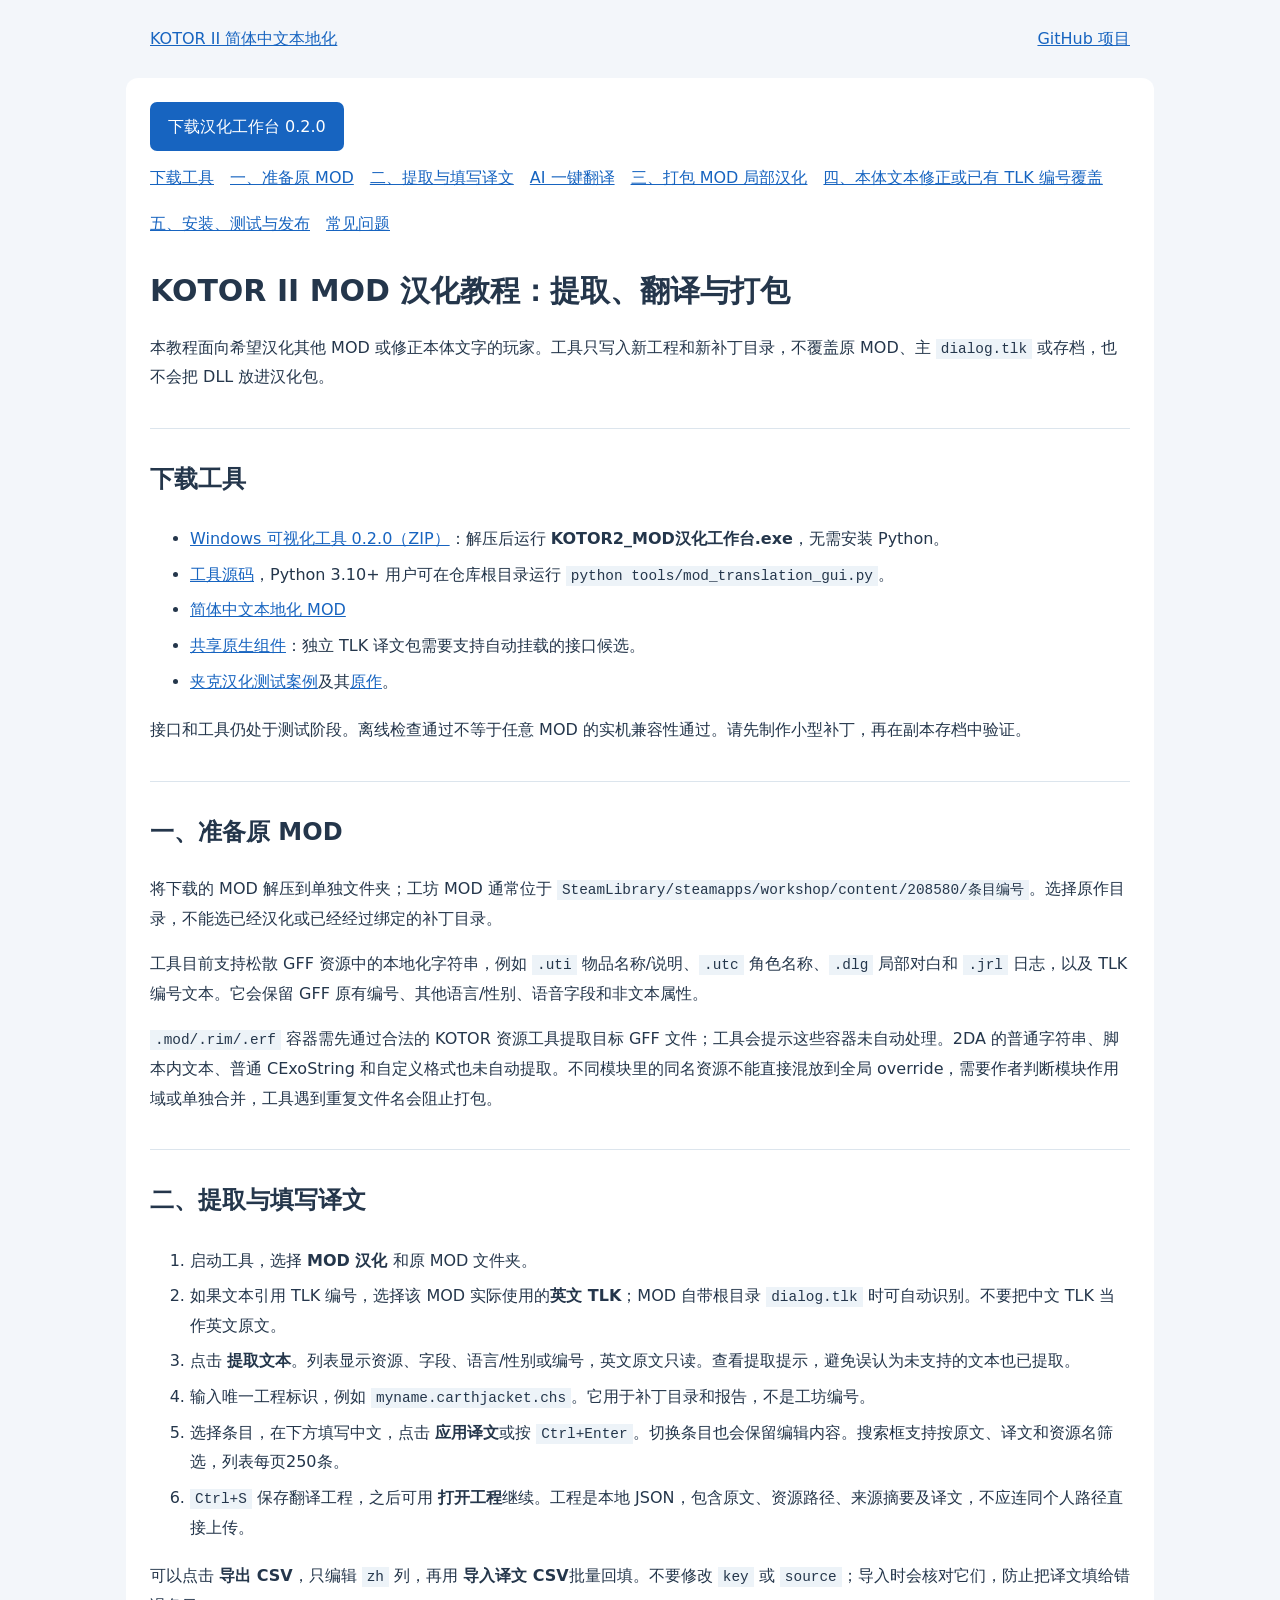
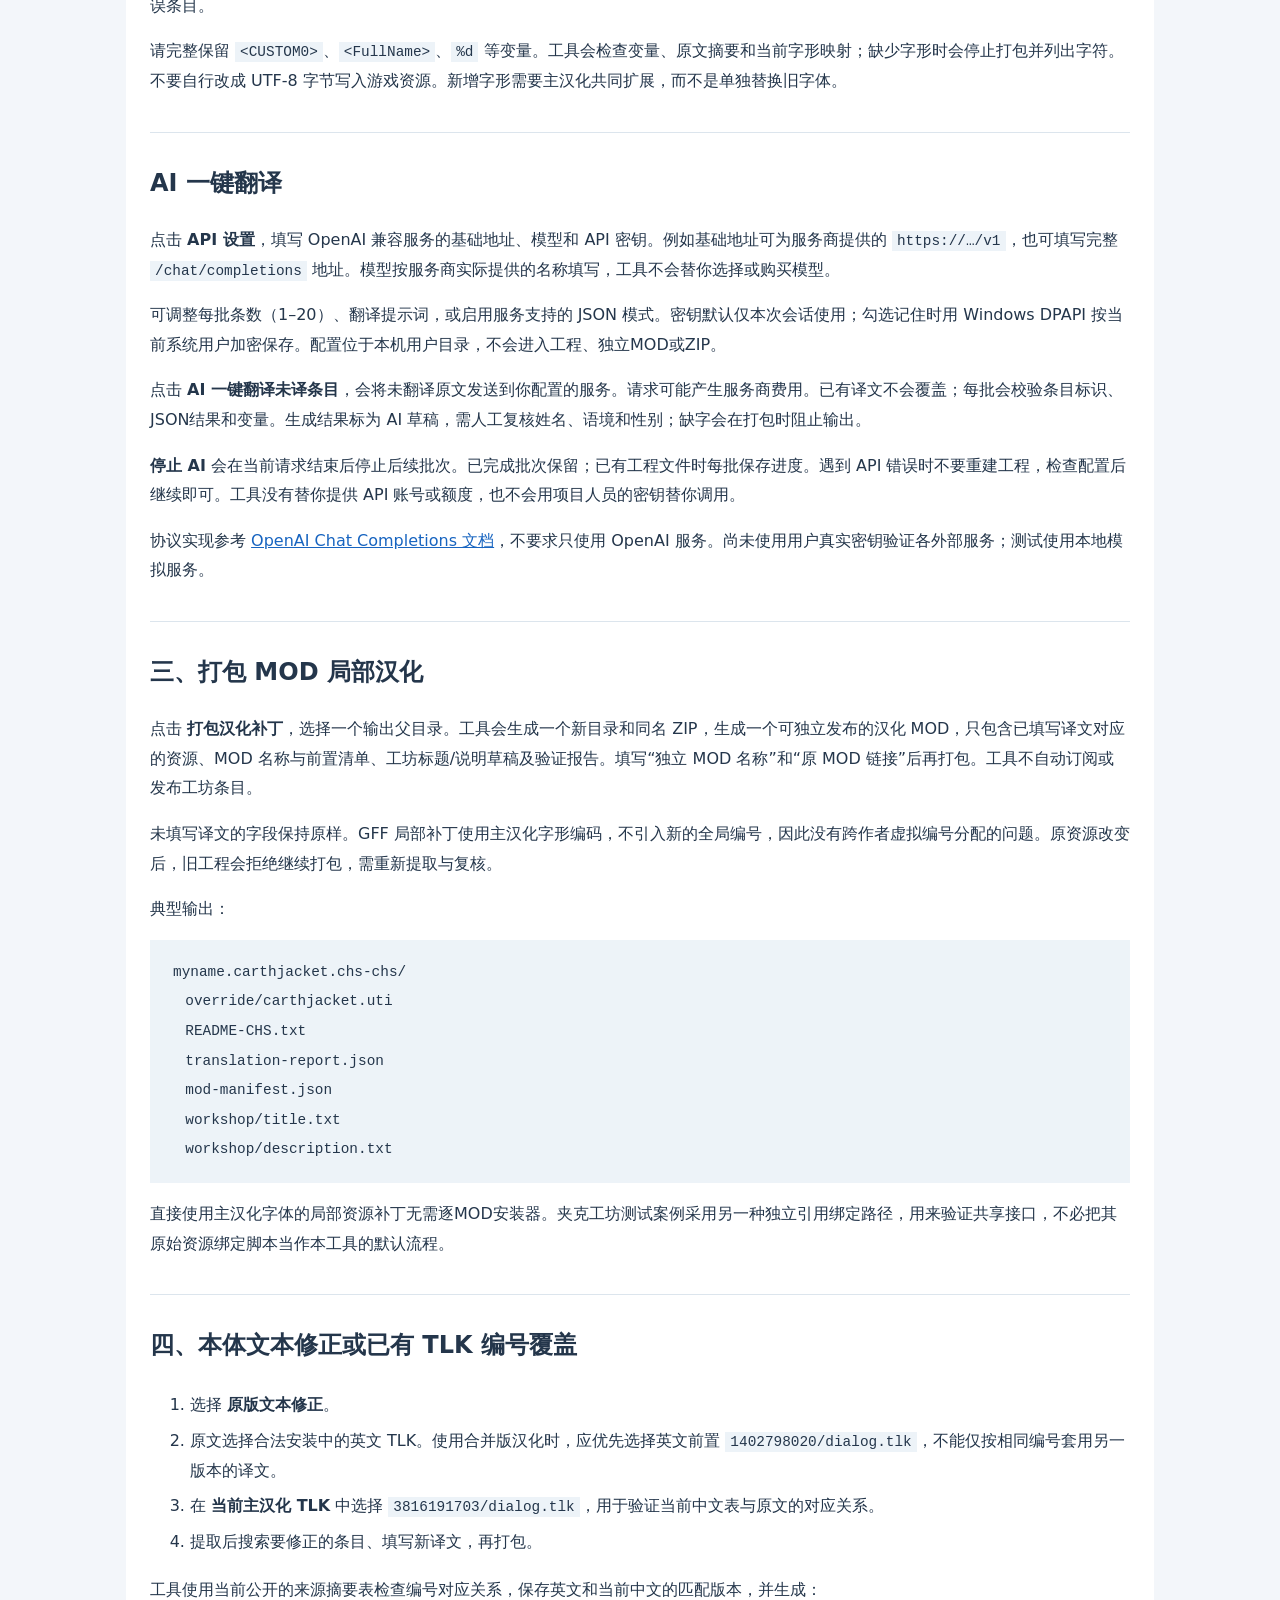
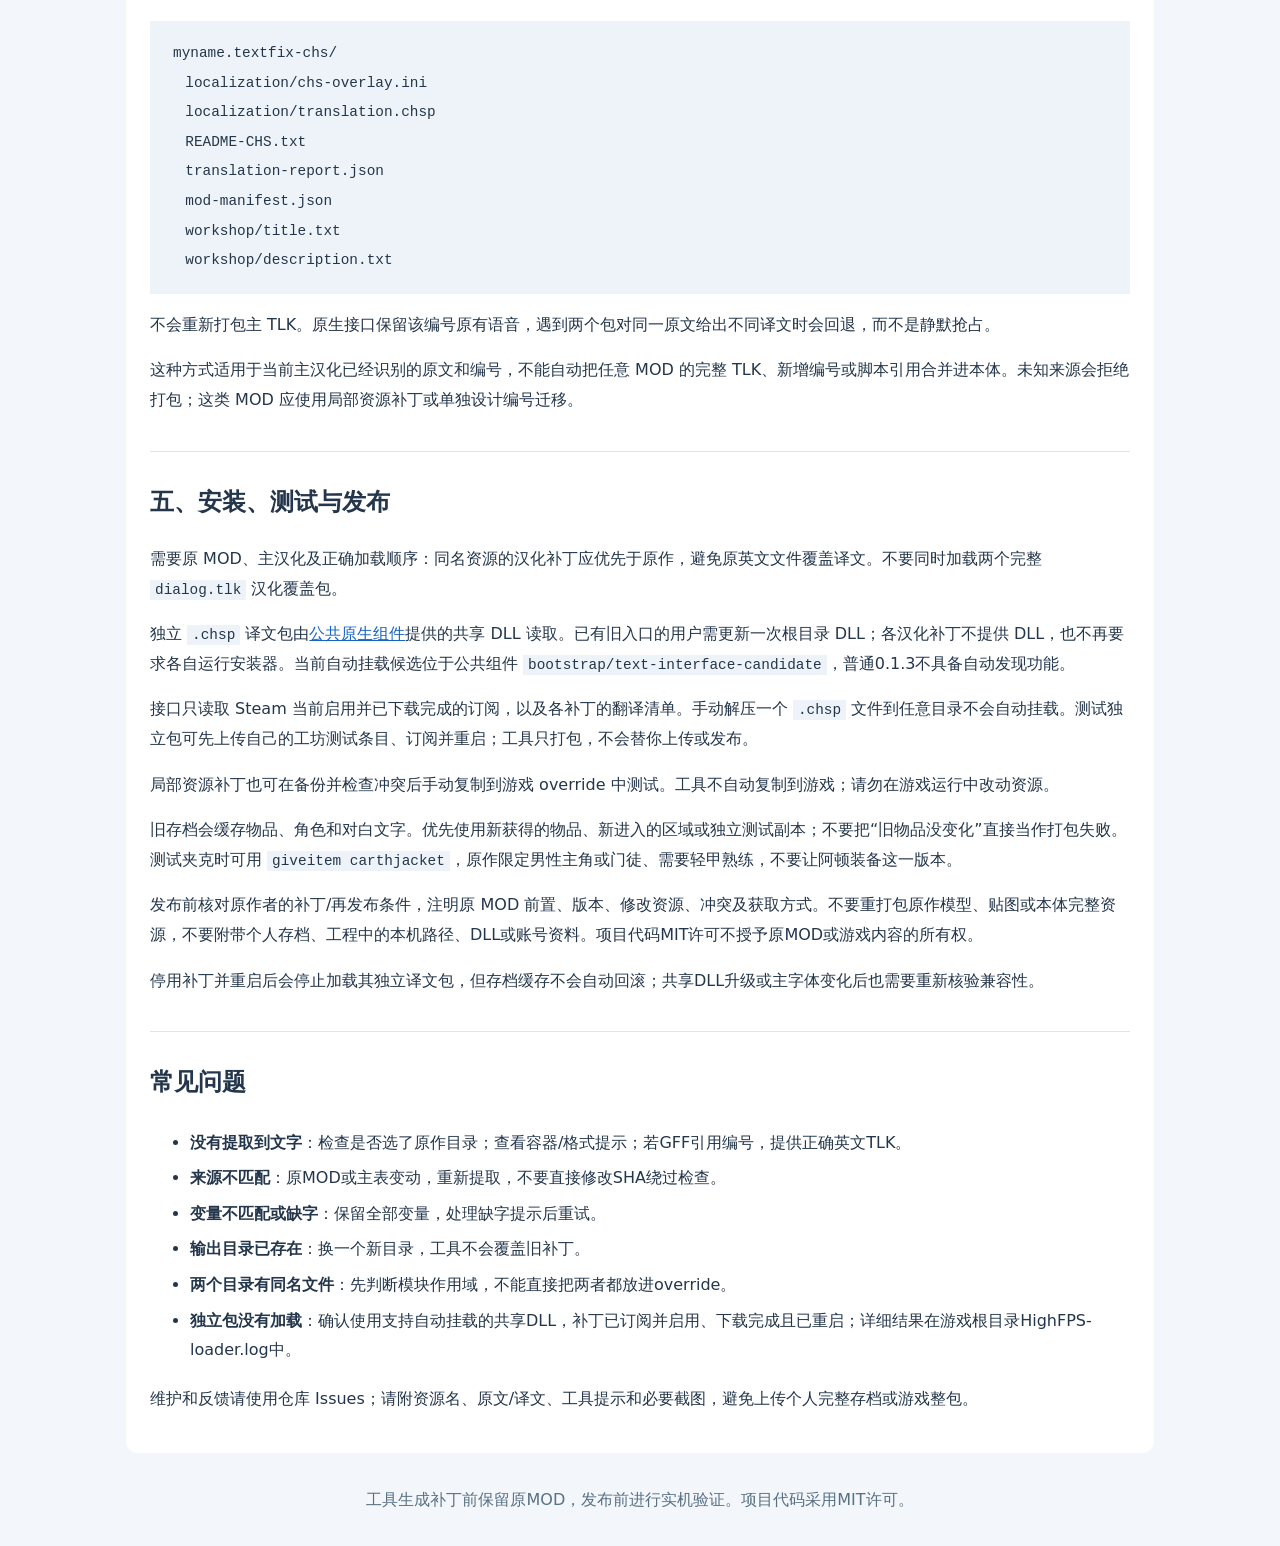
==== docs/mod-translation.html @ de87549f "Add standalone MOD translation workbench, AI drafts and tutorial" ====
<!doctype html><html lang="zh-CN"><head><meta charset="utf-8"><meta name="viewport" content="width=device-width,initial-scale=1"><title>MOD 汉化教程 · KOTOR II</title><meta name="description" content="使用可视化工作台提取MOD文本，编辑或AI翻译，并打包独立汉化MOD。"><style>body{margin:0;background:#f3f6fa;color:#24364b;font:16px/1.85 system-ui,"Microsoft YaHei",sans-serif}header,main{max-width:980px;margin:auto;padding:24px}header{display:flex;justify-content:space-between;gap:20px}main{background:white;border-radius:12px}a{color:#1764c0}nav{display:flex;gap:16px;flex-wrap:wrap;padding:12px 0}h1{font-size:30px;line-height:1.4}h2{border-top:1px solid #dce5ed;padding-top:28px;margin-top:36px}pre{white-space:pre-wrap;background:#edf3f8;padding:18px;overflow:auto}code{font-size:.9em;background:#edf3f8;padding:2px 5px}li{padding:3px 0}.download{display:inline-block;background:#1764c0;color:white;text-decoration:none;padding:10px 18px;border-radius:7px}footer{padding:32px;text-align:center;color:#587083}@media(max-width:650px){header,main{padding:18px}h1{font-size:25px}}</style></head><body><header><a href="./">KOTOR II 简体中文本地化</a><a href="https://github.com/francisagust198/kotor2-chinese-localization">GitHub 项目</a></header><main><a class="download" href="https://github.com/francisagust198/kotor2-chinese-localization/raw/refs/heads/main/downloads/KOTOR2_MODTranslator_020.zip">下载汉化工作台 0.2.0</a><nav><a href="#s2">下载工具</a><a href="#s3">一、准备原 MOD</a><a href="#s4">二、提取与填写译文</a><a href="#s5">AI 一键翻译</a><a href="#s6">三、打包 MOD 局部汉化</a><a href="#s7">四、本体文本修正或已有 TLK 编号覆盖</a><a href="#s8">五、安装、测试与发布</a><a href="#s9">常见问题</a></nav><h1 id="s1">KOTOR II MOD 汉化教程：提取、翻译与打包</h1><p>本教程面向希望汉化其他 MOD 或修正本体文字的玩家。工具只写入新工程和新补丁目录，不覆盖原 MOD、主 <code>dialog.tlk</code> 或存档，也不会把 DLL 放进汉化包。</p><h2 id="s2">下载工具</h2><ul><li><a href="https://github.com/francisagust198/kotor2-chinese-localization/raw/refs/heads/main/downloads/KOTOR2_MODTranslator_020.zip">Windows 可视化工具 0.2.0（ZIP）</a>：解压后运行 <strong>KOTOR2_MOD汉化工作台.exe</strong>，无需安装 Python。</li><li><a href="https://github.com/francisagust198/kotor2-chinese-localization/blob/main/tools/mod_translation_gui.py">工具源码</a>，Python 3.10+ 用户可在仓库根目录运行 <code>python tools/mod_translation_gui.py</code>。</li><li><a href="https://steamcommunity.com/sharedfiles/filedetails/?id=3816191703">简体中文本地化 MOD</a></li><li><a href="https://steamcommunity.com/sharedfiles/filedetails/?id=3816551034">共享原生组件</a>：独立 TLK 译文包需要支持自动挂载的接口候选。</li><li><a href="https://steamcommunity.com/sharedfiles/filedetails/?id=3818950577">夹克汉化测试案例</a>及其<a href="https://steamcommunity.com/sharedfiles/filedetails/?id=2853389296">原作</a>。</li></ul><p>接口和工具仍处于测试阶段。离线检查通过不等于任意 MOD 的实机兼容性通过。请先制作小型补丁，再在副本存档中验证。</p><h2 id="s3">一、准备原 MOD</h2><p>将下载的 MOD 解压到单独文件夹；工坊 MOD 通常位于 <code>SteamLibrary/steamapps/workshop/content/208580/条目编号</code>。选择原作目录，不能选已经汉化或已经经过绑定的补丁目录。</p><p>工具目前支持松散 GFF 资源中的本地化字符串，例如 <code>.uti</code> 物品名称/说明、<code>.utc</code> 角色名称、<code>.dlg</code> 局部对白和 <code>.jrl</code> 日志，以及 TLK 编号文本。它会保留 GFF 原有编号、其他语言/性别、语音字段和非文本属性。</p><p><code>.mod/.rim/.erf</code> 容器需先通过合法的 KOTOR 资源工具提取目标 GFF 文件；工具会提示这些容器未自动处理。2DA 的普通字符串、脚本内文本、普通 CExoString 和自定义格式也未自动提取。不同模块里的同名资源不能直接混放到全局 override，需要作者判断模块作用域或单独合并，工具遇到重复文件名会阻止打包。</p><h2 id="s4">二、提取与填写译文</h2><ol><li>启动工具，选择 <strong>MOD 汉化</strong> 和原 MOD 文件夹。</li><li>如果文本引用 TLK 编号，选择该 MOD 实际使用的<strong>英文 TLK</strong>；MOD 自带根目录 <code>dialog.tlk</code> 时可自动识别。不要把中文 TLK 当作英文原文。</li><li>点击 <strong>提取文本</strong>。列表显示资源、字段、语言/性别或编号，英文原文只读。查看提取提示，避免误认为未支持的文本也已提取。</li><li>输入唯一工程标识，例如 <code>myname.carthjacket.chs</code>。它用于补丁目录和报告，不是工坊编号。</li><li>选择条目，在下方填写中文，点击 <strong>应用译文</strong>或按 <code>Ctrl+Enter</code>。切换条目也会保留编辑内容。搜索框支持按原文、译文和资源名筛选，列表每页250条。</li><li><code>Ctrl+S</code> 保存翻译工程，之后可用 <strong>打开工程</strong>继续。工程是本地 JSON，包含原文、资源路径、来源摘要及译文，不应连同个人路径直接上传。</li></ol><p>可以点击 <strong>导出 CSV</strong>，只编辑 <code>zh</code> 列，再用 <strong>导入译文 CSV</strong>批量回填。不要修改 <code>key</code> 或 <code>source</code>；导入时会核对它们，防止把译文填给错误条目。</p><p>请完整保留 <code>&lt;CUSTOM0&gt;</code>、<code>&lt;FullName&gt;</code>、<code>%d</code> 等变量。工具会检查变量、原文摘要和当前字形映射；缺少字形时会停止打包并列出字符。不要自行改成 UTF-8 字节写入游戏资源。新增字形需要主汉化共同扩展，而不是单独替换旧字体。</p><h2 id="s5">AI 一键翻译</h2><p>点击 <strong>API 设置</strong>，填写 OpenAI 兼容服务的基础地址、模型和 API 密钥。例如基础地址可为服务商提供的 <code>https://…/v1</code>，也可填写完整 <code>/chat/completions</code> 地址。模型按服务商实际提供的名称填写，工具不会替你选择或购买模型。</p><p>可调整每批条数（1–20）、翻译提示词，或启用服务支持的 JSON 模式。密钥默认仅本次会话使用；勾选记住时用 Windows DPAPI 按当前系统用户加密保存。配置位于本机用户目录，不会进入工程、独立MOD或ZIP。</p><p>点击 <strong>AI 一键翻译未译条目</strong>，会将未翻译原文发送到你配置的服务。请求可能产生服务商费用。已有译文不会覆盖；每批会校验条目标识、JSON结果和变量。生成结果标为 AI 草稿，需人工复核姓名、语境和性别；缺字会在打包时阻止输出。</p><p><strong>停止 AI</strong> 会在当前请求结束后停止后续批次。已完成批次保留；已有工程文件时每批保存进度。遇到 API 错误时不要重建工程，检查配置后继续即可。工具没有替你提供 API 账号或额度，也不会用项目人员的密钥替你调用。</p><p>协议实现参考 <a href="https://developers.openai.com/api/reference/resources/chat/subresources/completions/methods/create">OpenAI Chat Completions 文档</a>，不要求只使用 OpenAI 服务。尚未使用用户真实密钥验证各外部服务；测试使用本地模拟服务。</p><h2 id="s6">三、打包 MOD 局部汉化</h2><p>点击 <strong>打包汉化补丁</strong>，选择一个输出父目录。工具会生成一个新目录和同名 ZIP，生成一个可独立发布的汉化 MOD，只包含已填写译文对应的资源、MOD 名称与前置清单、工坊标题/说明草稿及验证报告。填写“独立 MOD 名称”和“原 MOD 链接”后再打包。工具不自动订阅或发布工坊条目。</p><p>未填写译文的字段保持原样。GFF 局部补丁使用主汉化字形编码，不引入新的全局编号，因此没有跨作者虚拟编号分配的问题。原资源改变后，旧工程会拒绝继续打包，需重新提取与复核。</p><p>典型输出：</p><pre><code>myname.carthjacket.chs-chs/
  override/carthjacket.uti
  README-CHS.txt
  translation-report.json
  mod-manifest.json
  workshop/title.txt
  workshop/description.txt
</code></pre><p>直接使用主汉化字体的局部资源补丁无需逐MOD安装器。夹克工坊测试案例采用另一种独立引用绑定路径，用来验证共享接口，不必把其原始资源绑定脚本当作本工具的默认流程。</p><h2 id="s7">四、本体文本修正或已有 TLK 编号覆盖</h2><ol><li>选择 <strong>原版文本修正</strong>。</li><li>原文选择合法安装中的英文 TLK。使用合并版汉化时，应优先选择英文前置 <code>1402798020/dialog.tlk</code>，不能仅按相同编号套用另一版本的译文。</li><li>在 <strong>当前主汉化 TLK</strong> 中选择 <code>3816191703/dialog.tlk</code>，用于验证当前中文表与原文的对应关系。</li><li>提取后搜索要修正的条目、填写新译文，再打包。</li></ol><p>工具使用当前公开的来源摘要表检查编号对应关系，保存英文和当前中文的匹配版本，并生成：</p><pre><code>myname.textfix-chs/
  localization/chs-overlay.ini
  localization/translation.chsp
  README-CHS.txt
  translation-report.json
  mod-manifest.json
  workshop/title.txt
  workshop/description.txt
</code></pre><p>不会重新打包主 TLK。原生接口保留该编号原有语音，遇到两个包对同一原文给出不同译文时会回退，而不是静默抢占。</p><p>这种方式适用于当前主汉化已经识别的原文和编号，不能自动把任意 MOD 的完整 TLK、新增编号或脚本引用合并进本体。未知来源会拒绝打包；这类 MOD 应使用局部资源补丁或单独设计编号迁移。</p><h2 id="s8">五、安装、测试与发布</h2><p>需要原 MOD、主汉化及正确加载顺序：同名资源的汉化补丁应优先于原作，避免原英文文件覆盖译文。不要同时加载两个完整 <code>dialog.tlk</code> 汉化覆盖包。</p><p>独立 <code>.chsp</code> 译文包由<a href="https://steamcommunity.com/sharedfiles/filedetails/?id=3816551034">公共原生组件</a>提供的共享 DLL 读取。已有旧入口的用户需更新一次根目录 DLL；各汉化补丁不提供 DLL，也不再要求各自运行安装器。当前自动挂载候选位于公共组件 <code>bootstrap/text-interface-candidate</code>，普通0.1.3不具备自动发现功能。</p><p>接口只读取 Steam 当前启用并已下载完成的订阅，以及各补丁的翻译清单。手动解压一个 <code>.chsp</code> 文件到任意目录不会自动挂载。测试独立包可先上传自己的工坊测试条目、订阅并重启；工具只打包，不会替你上传或发布。</p><p>局部资源补丁也可在备份并检查冲突后手动复制到游戏 override 中测试。工具不自动复制到游戏；请勿在游戏运行中改动资源。</p><p>旧存档会缓存物品、角色和对白文字。优先使用新获得的物品、新进入的区域或独立测试副本；不要把“旧物品没变化”直接当作打包失败。测试夹克时可用 <code>giveitem carthjacket</code>，原作限定男性主角或门徒、需要轻甲熟练，不要让阿顿装备这一版本。</p><p>发布前核对原作者的补丁/再发布条件，注明原 MOD 前置、版本、修改资源、冲突及获取方式。不要重打包原作模型、贴图或本体完整资源，不要附带个人存档、工程中的本机路径、DLL或账号资料。项目代码MIT许可不授予原MOD或游戏内容的所有权。</p><p>停用补丁并重启后会停止加载其独立译文包，但存档缓存不会自动回滚；共享DLL升级或主字体变化后也需要重新核验兼容性。</p><h2 id="s9">常见问题</h2><ul><li><strong>没有提取到文字</strong>：检查是否选了原作目录；查看容器/格式提示；若GFF引用编号，提供正确英文TLK。</li><li><strong>来源不匹配</strong>：原MOD或主表变动，重新提取，不要直接修改SHA绕过检查。</li><li><strong>变量不匹配或缺字</strong>：保留全部变量，处理缺字提示后重试。</li><li><strong>输出目录已存在</strong>：换一个新目录，工具不会覆盖旧补丁。</li><li><strong>两个目录有同名文件</strong>：先判断模块作用域，不能直接把两者都放进override。</li><li><strong>独立包没有加载</strong>：确认使用支持自动挂载的共享DLL，补丁已订阅并启用、下载完成且已重启；详细结果在游戏根目录HighFPS-loader.log中。</li></ul><p>维护和反馈请使用仓库 Issues；请附资源名、原文/译文、工具提示和必要截图，避免上传个人完整存档或游戏整包。</p></main><footer>工具生成补丁前保留原MOD，发布前进行实机验证。项目代码采用MIT许可。</footer></body></html>
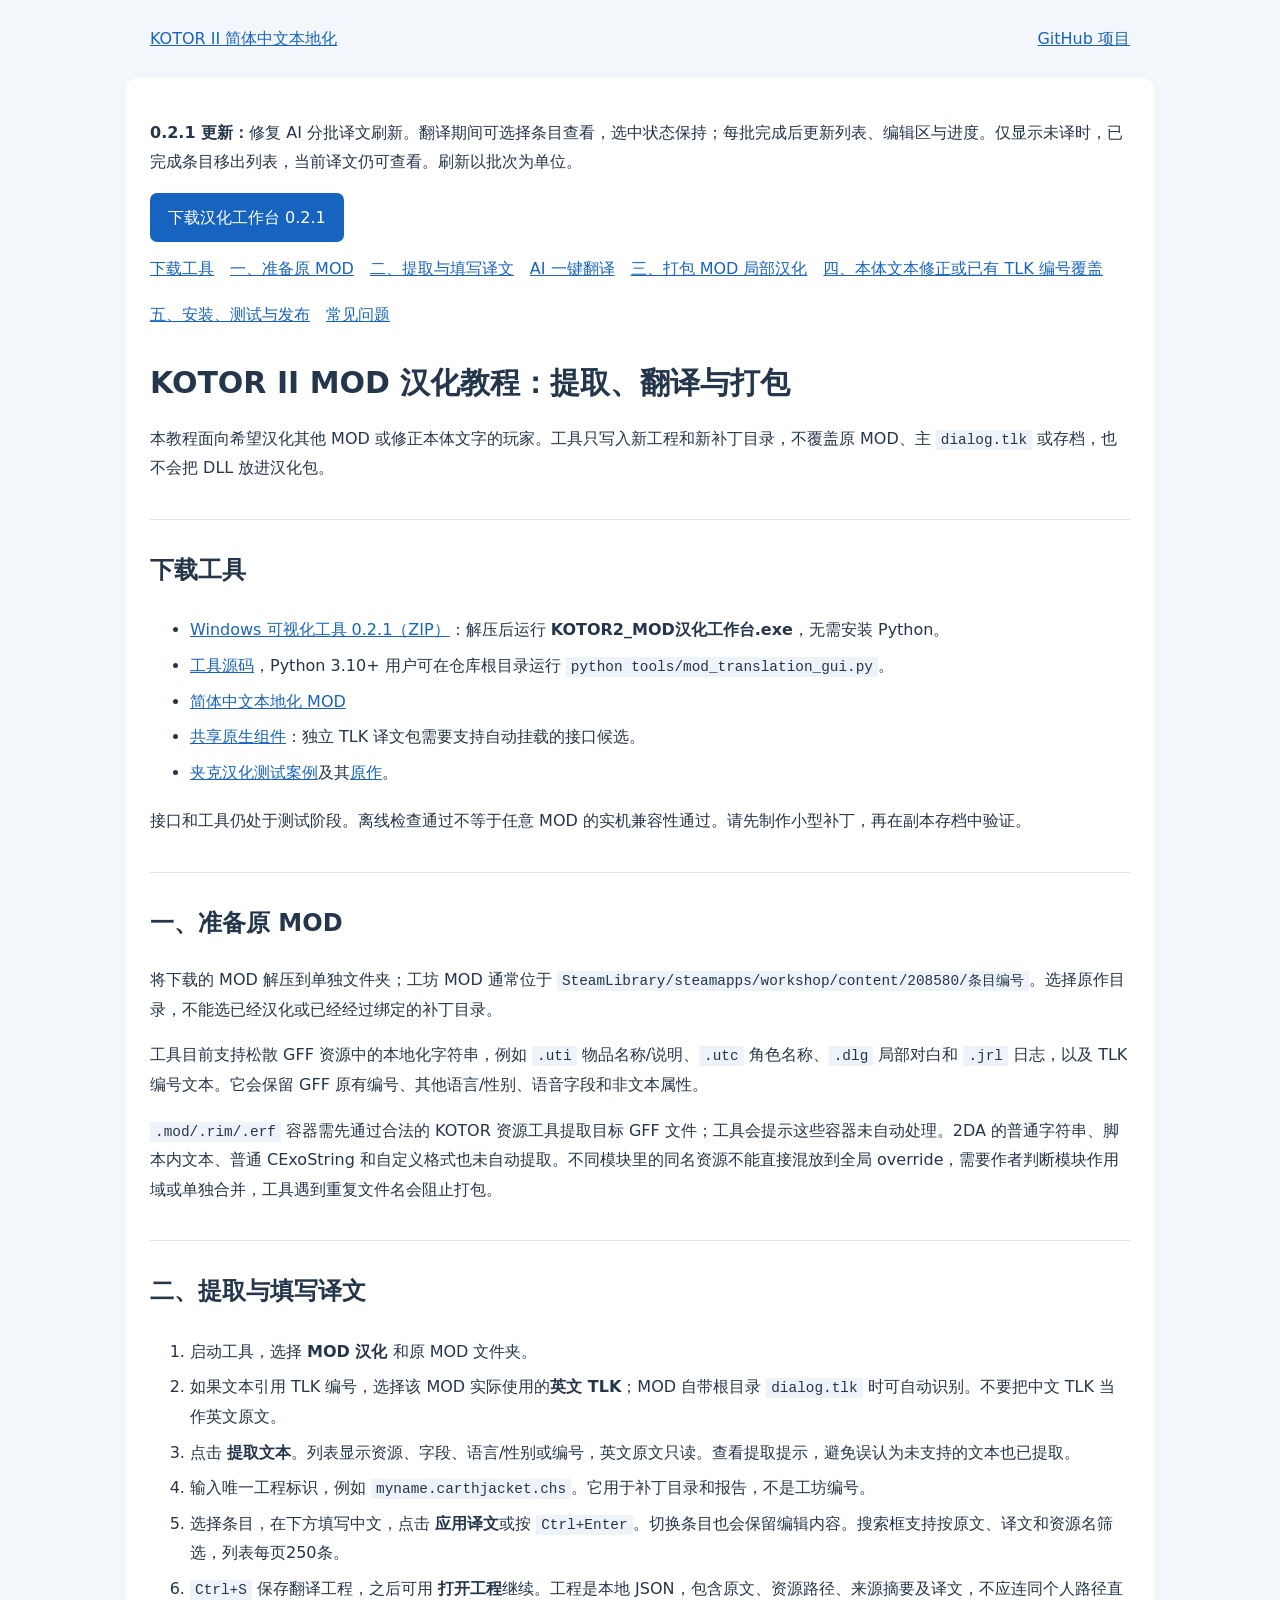
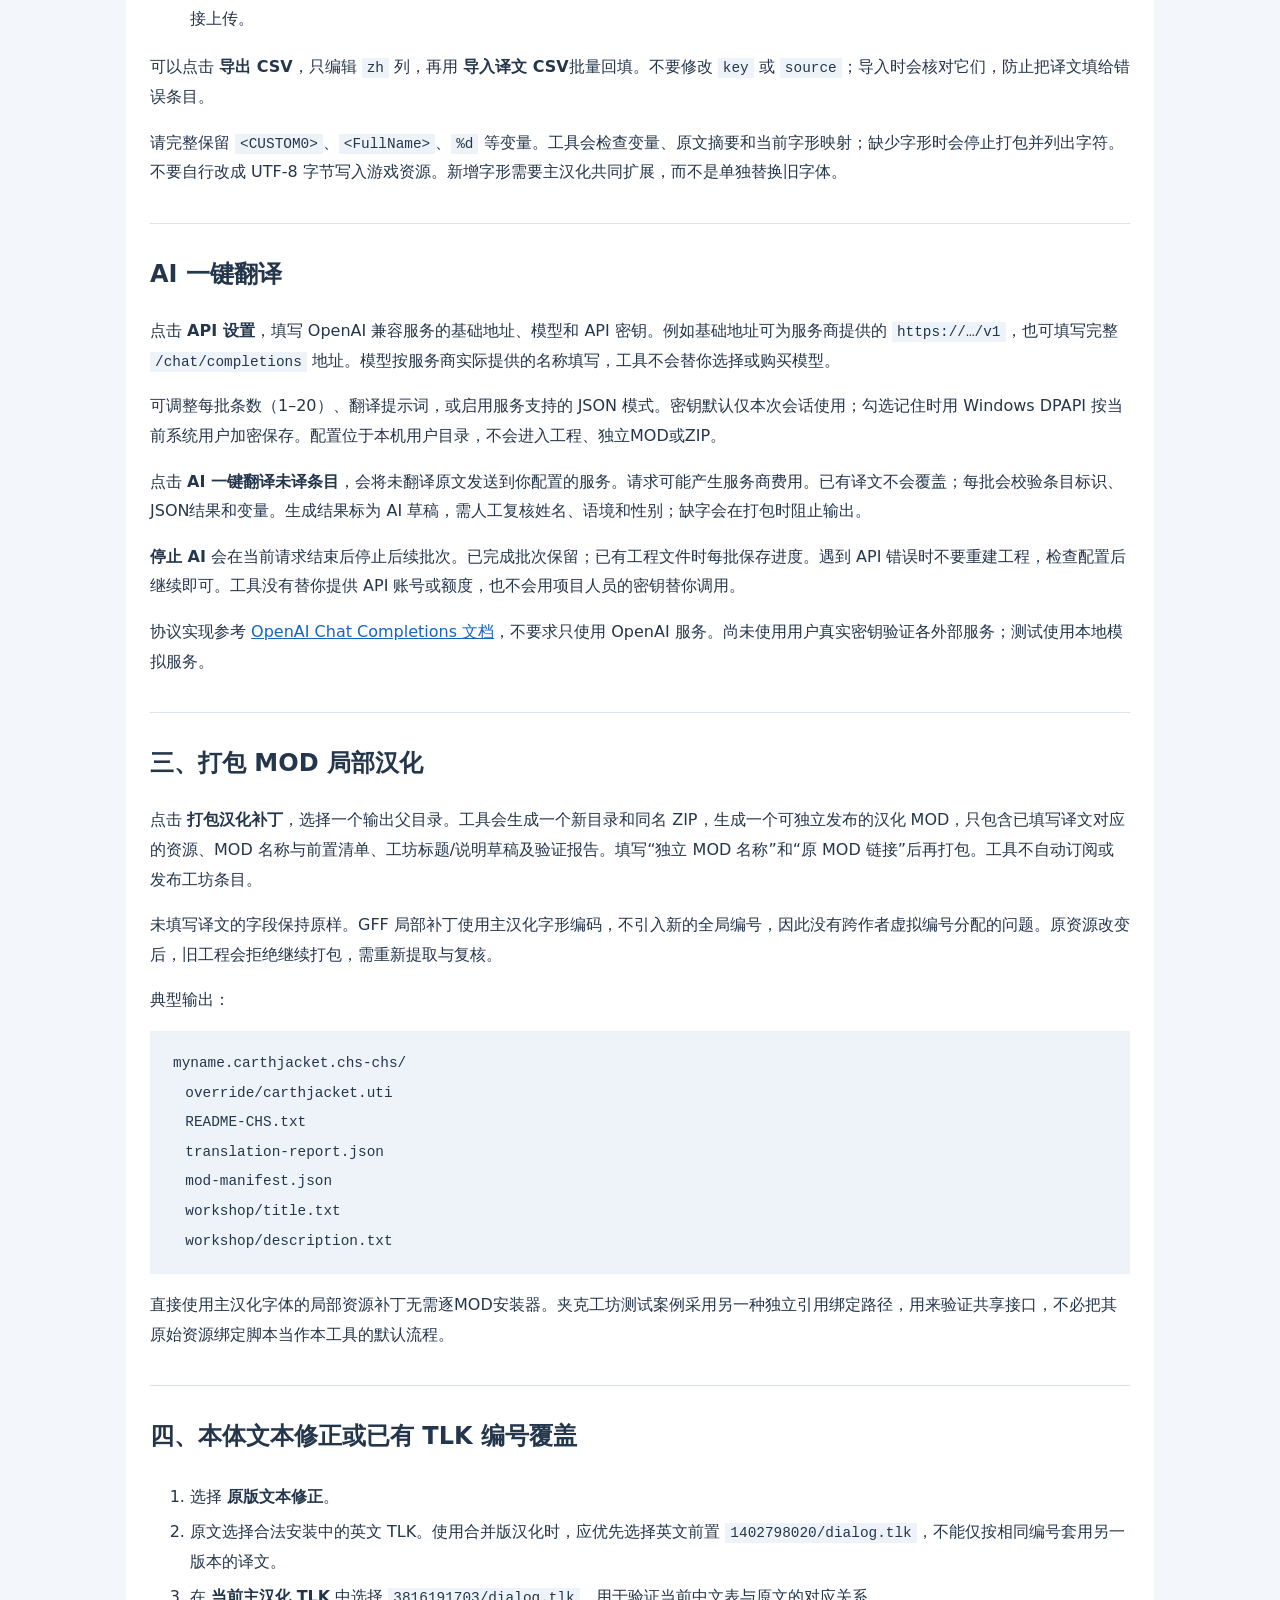
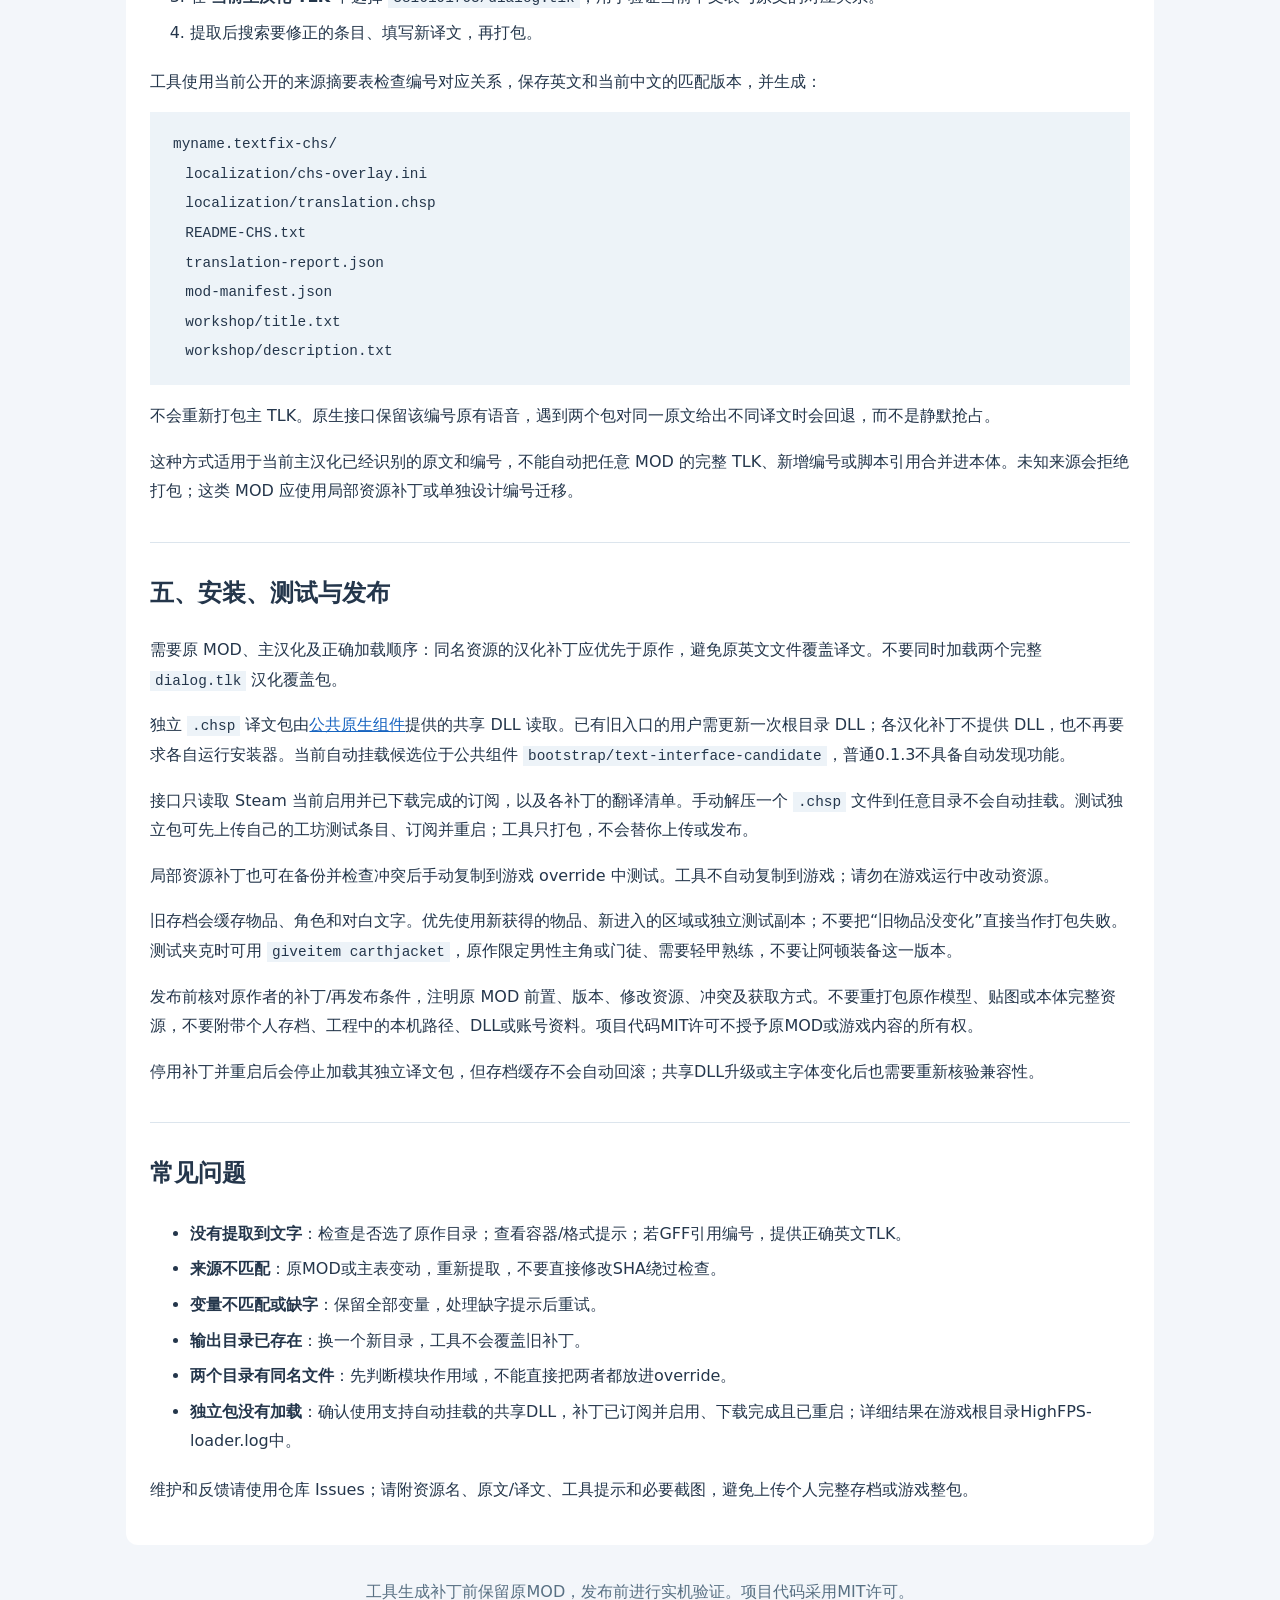
==== commit a4ad1fa7: "Fix live AI translation refresh and preserve read-only navigation" ====
--- a/docs/mod-translation.html
+++ b/docs/mod-translation.html
@@ -1,4 +1,4 @@
-<!doctype html><html lang="zh-CN"><head><meta charset="utf-8"><meta name="viewport" content="width=device-width,initial-scale=1"><title>MOD 汉化教程 · KOTOR II</title><meta name="description" content="使用可视化工作台提取MOD文本，编辑或AI翻译，并打包独立汉化MOD。"><style>body{margin:0;background:#f3f6fa;color:#24364b;font:16px/1.85 system-ui,"Microsoft YaHei",sans-serif}header,main{max-width:980px;margin:auto;padding:24px}header{display:flex;justify-content:space-between;gap:20px}main{background:white;border-radius:12px}a{color:#1764c0}nav{display:flex;gap:16px;flex-wrap:wrap;padding:12px 0}h1{font-size:30px;line-height:1.4}h2{border-top:1px solid #dce5ed;padding-top:28px;margin-top:36px}pre{white-space:pre-wrap;background:#edf3f8;padding:18px;overflow:auto}code{font-size:.9em;background:#edf3f8;padding:2px 5px}li{padding:3px 0}.download{display:inline-block;background:#1764c0;color:white;text-decoration:none;padding:10px 18px;border-radius:7px}footer{padding:32px;text-align:center;color:#587083}@media(max-width:650px){header,main{padding:18px}h1{font-size:25px}}</style></head><body><header><a href="./">KOTOR II 简体中文本地化</a><a href="https://github.com/francisagust198/kotor2-chinese-localization">GitHub 项目</a></header><main><a class="download" href="https://github.com/francisagust198/kotor2-chinese-localization/raw/refs/heads/main/downloads/KOTOR2_MODTranslator_020.zip">下载汉化工作台 0.2.0</a><nav><a href="#s2">下载工具</a><a href="#s3">一、准备原 MOD</a><a href="#s4">二、提取与填写译文</a><a href="#s5">AI 一键翻译</a><a href="#s6">三、打包 MOD 局部汉化</a><a href="#s7">四、本体文本修正或已有 TLK 编号覆盖</a><a href="#s8">五、安装、测试与发布</a><a href="#s9">常见问题</a></nav><h1 id="s1">KOTOR II MOD 汉化教程：提取、翻译与打包</h1><p>本教程面向希望汉化其他 MOD 或修正本体文字的玩家。工具只写入新工程和新补丁目录，不覆盖原 MOD、主 <code>dialog.tlk</code> 或存档，也不会把 DLL 放进汉化包。</p><h2 id="s2">下载工具</h2><ul><li><a href="https://github.com/francisagust198/kotor2-chinese-localization/raw/refs/heads/main/downloads/KOTOR2_MODTranslator_020.zip">Windows 可视化工具 0.2.0（ZIP）</a>：解压后运行 <strong>KOTOR2_MOD汉化工作台.exe</strong>，无需安装 Python。</li><li><a href="https://github.com/francisagust198/kotor2-chinese-localization/blob/main/tools/mod_translation_gui.py">工具源码</a>，Python 3.10+ 用户可在仓库根目录运行 <code>python tools/mod_translation_gui.py</code>。</li><li><a href="https://steamcommunity.com/sharedfiles/filedetails/?id=3816191703">简体中文本地化 MOD</a></li><li><a href="https://steamcommunity.com/sharedfiles/filedetails/?id=3816551034">共享原生组件</a>：独立 TLK 译文包需要支持自动挂载的接口候选。</li><li><a href="https://steamcommunity.com/sharedfiles/filedetails/?id=3818950577">夹克汉化测试案例</a>及其<a href="https://steamcommunity.com/sharedfiles/filedetails/?id=2853389296">原作</a>。</li></ul><p>接口和工具仍处于测试阶段。离线检查通过不等于任意 MOD 的实机兼容性通过。请先制作小型补丁，再在副本存档中验证。</p><h2 id="s3">一、准备原 MOD</h2><p>将下载的 MOD 解压到单独文件夹；工坊 MOD 通常位于 <code>SteamLibrary/steamapps/workshop/content/208580/条目编号</code>。选择原作目录，不能选已经汉化或已经经过绑定的补丁目录。</p><p>工具目前支持松散 GFF 资源中的本地化字符串，例如 <code>.uti</code> 物品名称/说明、<code>.utc</code> 角色名称、<code>.dlg</code> 局部对白和 <code>.jrl</code> 日志，以及 TLK 编号文本。它会保留 GFF 原有编号、其他语言/性别、语音字段和非文本属性。</p><p><code>.mod/.rim/.erf</code> 容器需先通过合法的 KOTOR 资源工具提取目标 GFF 文件；工具会提示这些容器未自动处理。2DA 的普通字符串、脚本内文本、普通 CExoString 和自定义格式也未自动提取。不同模块里的同名资源不能直接混放到全局 override，需要作者判断模块作用域或单独合并，工具遇到重复文件名会阻止打包。</p><h2 id="s4">二、提取与填写译文</h2><ol><li>启动工具，选择 <strong>MOD 汉化</strong> 和原 MOD 文件夹。</li><li>如果文本引用 TLK 编号，选择该 MOD 实际使用的<strong>英文 TLK</strong>；MOD 自带根目录 <code>dialog.tlk</code> 时可自动识别。不要把中文 TLK 当作英文原文。</li><li>点击 <strong>提取文本</strong>。列表显示资源、字段、语言/性别或编号，英文原文只读。查看提取提示，避免误认为未支持的文本也已提取。</li><li>输入唯一工程标识，例如 <code>myname.carthjacket.chs</code>。它用于补丁目录和报告，不是工坊编号。</li><li>选择条目，在下方填写中文，点击 <strong>应用译文</strong>或按 <code>Ctrl+Enter</code>。切换条目也会保留编辑内容。搜索框支持按原文、译文和资源名筛选，列表每页250条。</li><li><code>Ctrl+S</code> 保存翻译工程，之后可用 <strong>打开工程</strong>继续。工程是本地 JSON，包含原文、资源路径、来源摘要及译文，不应连同个人路径直接上传。</li></ol><p>可以点击 <strong>导出 CSV</strong>，只编辑 <code>zh</code> 列，再用 <strong>导入译文 CSV</strong>批量回填。不要修改 <code>key</code> 或 <code>source</code>；导入时会核对它们，防止把译文填给错误条目。</p><p>请完整保留 <code>&lt;CUSTOM0&gt;</code>、<code>&lt;FullName&gt;</code>、<code>%d</code> 等变量。工具会检查变量、原文摘要和当前字形映射；缺少字形时会停止打包并列出字符。不要自行改成 UTF-8 字节写入游戏资源。新增字形需要主汉化共同扩展，而不是单独替换旧字体。</p><h2 id="s5">AI 一键翻译</h2><p>点击 <strong>API 设置</strong>，填写 OpenAI 兼容服务的基础地址、模型和 API 密钥。例如基础地址可为服务商提供的 <code>https://…/v1</code>，也可填写完整 <code>/chat/completions</code> 地址。模型按服务商实际提供的名称填写，工具不会替你选择或购买模型。</p><p>可调整每批条数（1–20）、翻译提示词，或启用服务支持的 JSON 模式。密钥默认仅本次会话使用；勾选记住时用 Windows DPAPI 按当前系统用户加密保存。配置位于本机用户目录，不会进入工程、独立MOD或ZIP。</p><p>点击 <strong>AI 一键翻译未译条目</strong>，会将未翻译原文发送到你配置的服务。请求可能产生服务商费用。已有译文不会覆盖；每批会校验条目标识、JSON结果和变量。生成结果标为 AI 草稿，需人工复核姓名、语境和性别；缺字会在打包时阻止输出。</p><p><strong>停止 AI</strong> 会在当前请求结束后停止后续批次。已完成批次保留；已有工程文件时每批保存进度。遇到 API 错误时不要重建工程，检查配置后继续即可。工具没有替你提供 API 账号或额度，也不会用项目人员的密钥替你调用。</p><p>协议实现参考 <a href="https://developers.openai.com/api/reference/resources/chat/subresources/completions/methods/create">OpenAI Chat Completions 文档</a>，不要求只使用 OpenAI 服务。尚未使用用户真实密钥验证各外部服务；测试使用本地模拟服务。</p><h2 id="s6">三、打包 MOD 局部汉化</h2><p>点击 <strong>打包汉化补丁</strong>，选择一个输出父目录。工具会生成一个新目录和同名 ZIP，生成一个可独立发布的汉化 MOD，只包含已填写译文对应的资源、MOD 名称与前置清单、工坊标题/说明草稿及验证报告。填写“独立 MOD 名称”和“原 MOD 链接”后再打包。工具不自动订阅或发布工坊条目。</p><p>未填写译文的字段保持原样。GFF 局部补丁使用主汉化字形编码，不引入新的全局编号，因此没有跨作者虚拟编号分配的问题。原资源改变后，旧工程会拒绝继续打包，需重新提取与复核。</p><p>典型输出：</p><pre><code>myname.carthjacket.chs-chs/
+<!doctype html><html lang="zh-CN"><head><meta charset="utf-8"><meta name="viewport" content="width=device-width,initial-scale=1"><title>MOD 汉化教程 · KOTOR II</title><meta name="description" content="使用可视化工作台提取MOD文本，编辑或AI翻译，并打包独立汉化MOD。"><style>body{margin:0;background:#f3f6fa;color:#24364b;font:16px/1.85 system-ui,"Microsoft YaHei",sans-serif}header,main{max-width:980px;margin:auto;padding:24px}header{display:flex;justify-content:space-between;gap:20px}main{background:white;border-radius:12px}a{color:#1764c0}nav{display:flex;gap:16px;flex-wrap:wrap;padding:12px 0}h1{font-size:30px;line-height:1.4}h2{border-top:1px solid #dce5ed;padding-top:28px;margin-top:36px}pre{white-space:pre-wrap;background:#edf3f8;padding:18px;overflow:auto}code{font-size:.9em;background:#edf3f8;padding:2px 5px}li{padding:3px 0}.download{display:inline-block;background:#1764c0;color:white;text-decoration:none;padding:10px 18px;border-radius:7px}footer{padding:32px;text-align:center;color:#587083}@media(max-width:650px){header,main{padding:18px}h1{font-size:25px}}</style></head><body><header><a href="./">KOTOR II 简体中文本地化</a><a href="https://github.com/francisagust198/kotor2-chinese-localization">GitHub 项目</a></header><main><p><strong>0.2.1 更新：</strong>修复 AI 分批译文刷新。翻译期间可选择条目查看，选中状态保持；每批完成后更新列表、编辑区与进度。仅显示未译时，已完成条目移出列表，当前译文仍可查看。刷新以批次为单位。</p><a class="download" href="https://github.com/francisagust198/kotor2-chinese-localization/raw/refs/heads/main/downloads/KOTOR2_MODTranslator_021.zip">下载汉化工作台 0.2.1</a><nav><a href="#s2">下载工具</a><a href="#s3">一、准备原 MOD</a><a href="#s4">二、提取与填写译文</a><a href="#s5">AI 一键翻译</a><a href="#s6">三、打包 MOD 局部汉化</a><a href="#s7">四、本体文本修正或已有 TLK 编号覆盖</a><a href="#s8">五、安装、测试与发布</a><a href="#s9">常见问题</a></nav><h1 id="s1">KOTOR II MOD 汉化教程：提取、翻译与打包</h1><p>本教程面向希望汉化其他 MOD 或修正本体文字的玩家。工具只写入新工程和新补丁目录，不覆盖原 MOD、主 <code>dialog.tlk</code> 或存档，也不会把 DLL 放进汉化包。</p><h2 id="s2">下载工具</h2><ul><li><a href="https://github.com/francisagust198/kotor2-chinese-localization/raw/refs/heads/main/downloads/KOTOR2_MODTranslator_021.zip">Windows 可视化工具 0.2.1（ZIP）</a>：解压后运行 <strong>KOTOR2_MOD汉化工作台.exe</strong>，无需安装 Python。</li><li><a href="https://github.com/francisagust198/kotor2-chinese-localization/blob/main/tools/mod_translation_gui.py">工具源码</a>，Python 3.10+ 用户可在仓库根目录运行 <code>python tools/mod_translation_gui.py</code>。</li><li><a href="https://steamcommunity.com/sharedfiles/filedetails/?id=3816191703">简体中文本地化 MOD</a></li><li><a href="https://steamcommunity.com/sharedfiles/filedetails/?id=3816551034">共享原生组件</a>：独立 TLK 译文包需要支持自动挂载的接口候选。</li><li><a href="https://steamcommunity.com/sharedfiles/filedetails/?id=3818950577">夹克汉化测试案例</a>及其<a href="https://steamcommunity.com/sharedfiles/filedetails/?id=2853389296">原作</a>。</li></ul><p>接口和工具仍处于测试阶段。离线检查通过不等于任意 MOD 的实机兼容性通过。请先制作小型补丁，再在副本存档中验证。</p><h2 id="s3">一、准备原 MOD</h2><p>将下载的 MOD 解压到单独文件夹；工坊 MOD 通常位于 <code>SteamLibrary/steamapps/workshop/content/208580/条目编号</code>。选择原作目录，不能选已经汉化或已经经过绑定的补丁目录。</p><p>工具目前支持松散 GFF 资源中的本地化字符串，例如 <code>.uti</code> 物品名称/说明、<code>.utc</code> 角色名称、<code>.dlg</code> 局部对白和 <code>.jrl</code> 日志，以及 TLK 编号文本。它会保留 GFF 原有编号、其他语言/性别、语音字段和非文本属性。</p><p><code>.mod/.rim/.erf</code> 容器需先通过合法的 KOTOR 资源工具提取目标 GFF 文件；工具会提示这些容器未自动处理。2DA 的普通字符串、脚本内文本、普通 CExoString 和自定义格式也未自动提取。不同模块里的同名资源不能直接混放到全局 override，需要作者判断模块作用域或单独合并，工具遇到重复文件名会阻止打包。</p><h2 id="s4">二、提取与填写译文</h2><ol><li>启动工具，选择 <strong>MOD 汉化</strong> 和原 MOD 文件夹。</li><li>如果文本引用 TLK 编号，选择该 MOD 实际使用的<strong>英文 TLK</strong>；MOD 自带根目录 <code>dialog.tlk</code> 时可自动识别。不要把中文 TLK 当作英文原文。</li><li>点击 <strong>提取文本</strong>。列表显示资源、字段、语言/性别或编号，英文原文只读。查看提取提示，避免误认为未支持的文本也已提取。</li><li>输入唯一工程标识，例如 <code>myname.carthjacket.chs</code>。它用于补丁目录和报告，不是工坊编号。</li><li>选择条目，在下方填写中文，点击 <strong>应用译文</strong>或按 <code>Ctrl+Enter</code>。切换条目也会保留编辑内容。搜索框支持按原文、译文和资源名筛选，列表每页250条。</li><li><code>Ctrl+S</code> 保存翻译工程，之后可用 <strong>打开工程</strong>继续。工程是本地 JSON，包含原文、资源路径、来源摘要及译文，不应连同个人路径直接上传。</li></ol><p>可以点击 <strong>导出 CSV</strong>，只编辑 <code>zh</code> 列，再用 <strong>导入译文 CSV</strong>批量回填。不要修改 <code>key</code> 或 <code>source</code>；导入时会核对它们，防止把译文填给错误条目。</p><p>请完整保留 <code>&lt;CUSTOM0&gt;</code>、<code>&lt;FullName&gt;</code>、<code>%d</code> 等变量。工具会检查变量、原文摘要和当前字形映射；缺少字形时会停止打包并列出字符。不要自行改成 UTF-8 字节写入游戏资源。新增字形需要主汉化共同扩展，而不是单独替换旧字体。</p><h2 id="s5">AI 一键翻译</h2><p>点击 <strong>API 设置</strong>，填写 OpenAI 兼容服务的基础地址、模型和 API 密钥。例如基础地址可为服务商提供的 <code>https://…/v1</code>，也可填写完整 <code>/chat/completions</code> 地址。模型按服务商实际提供的名称填写，工具不会替你选择或购买模型。</p><p>可调整每批条数（1–20）、翻译提示词，或启用服务支持的 JSON 模式。密钥默认仅本次会话使用；勾选记住时用 Windows DPAPI 按当前系统用户加密保存。配置位于本机用户目录，不会进入工程、独立MOD或ZIP。</p><p>点击 <strong>AI 一键翻译未译条目</strong>，会将未翻译原文发送到你配置的服务。请求可能产生服务商费用。已有译文不会覆盖；每批会校验条目标识、JSON结果和变量。生成结果标为 AI 草稿，需人工复核姓名、语境和性别；缺字会在打包时阻止输出。</p><p><strong>停止 AI</strong> 会在当前请求结束后停止后续批次。已完成批次保留；已有工程文件时每批保存进度。遇到 API 错误时不要重建工程，检查配置后继续即可。工具没有替你提供 API 账号或额度，也不会用项目人员的密钥替你调用。</p><p>协议实现参考 <a href="https://developers.openai.com/api/reference/resources/chat/subresources/completions/methods/create">OpenAI Chat Completions 文档</a>，不要求只使用 OpenAI 服务。尚未使用用户真实密钥验证各外部服务；测试使用本地模拟服务。</p><h2 id="s6">三、打包 MOD 局部汉化</h2><p>点击 <strong>打包汉化补丁</strong>，选择一个输出父目录。工具会生成一个新目录和同名 ZIP，生成一个可独立发布的汉化 MOD，只包含已填写译文对应的资源、MOD 名称与前置清单、工坊标题/说明草稿及验证报告。填写“独立 MOD 名称”和“原 MOD 链接”后再打包。工具不自动订阅或发布工坊条目。</p><p>未填写译文的字段保持原样。GFF 局部补丁使用主汉化字形编码，不引入新的全局编号，因此没有跨作者虚拟编号分配的问题。原资源改变后，旧工程会拒绝继续打包，需重新提取与复核。</p><p>典型输出：</p><pre><code>myname.carthjacket.chs-chs/
   override/carthjacket.uti
   README-CHS.txt
   translation-report.json
